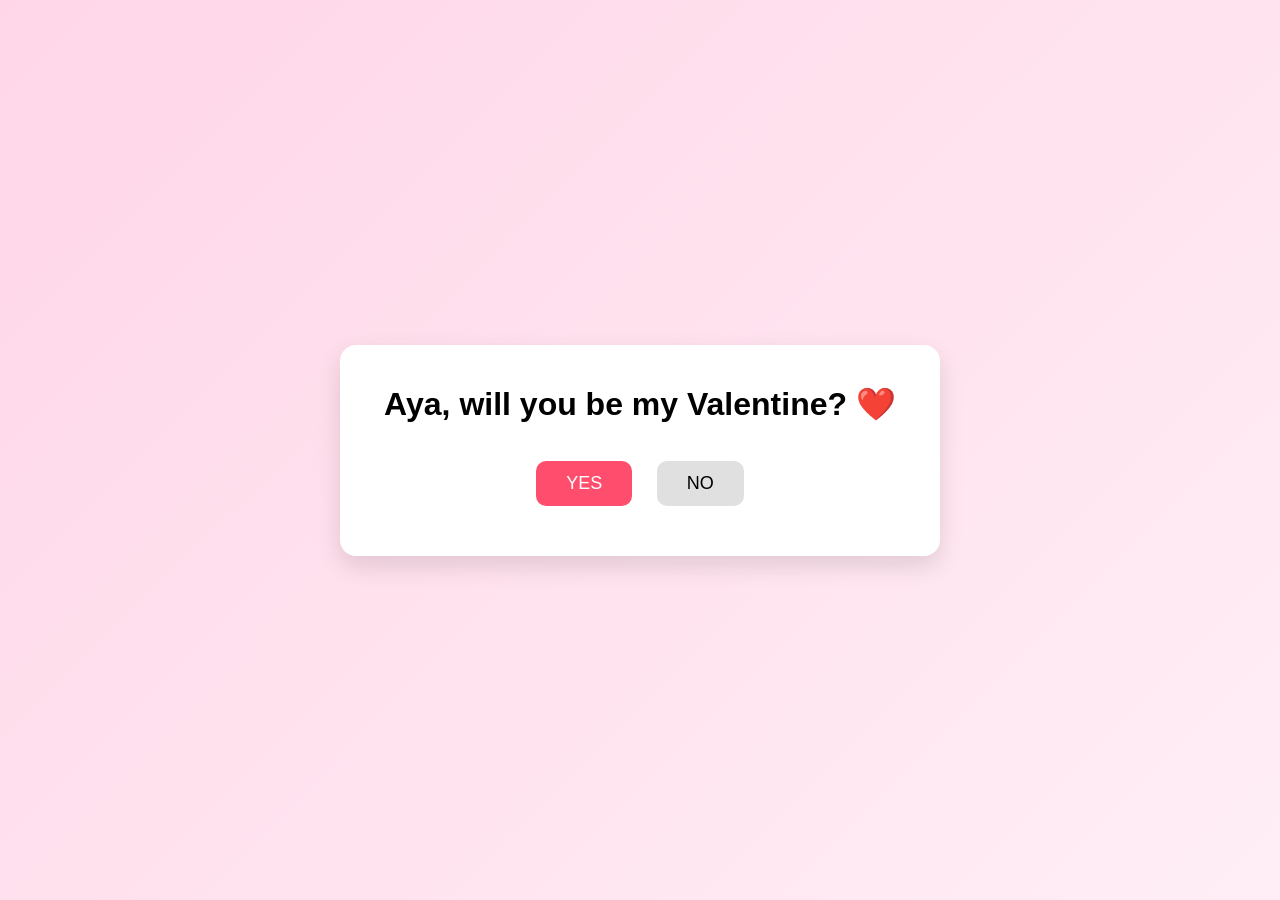
==== index.html @ 726a2ee2 "Add files via upload" ====
<!DOCTYPE html>
<html lang="en">
<head>
  <meta charset="UTF-8" />
  <meta name="viewport" content="width=device-width, initial-scale=1.0"/>
  <title>Valentine ❤️</title>
  <link rel="stylesheet" href="style.css" />
</head>
<body>

  <div class="card">
    <h1 id="title">Aya, will you be my Valentine? ❤️</h1>

    <div class="buttons">
      <button id="yesBtn">YES</button>
      <button id="noBtn">NO</button>
    </div>
  </div>

  <script src="script.js"></script>
</body>
</html>
---- style.css ----
body{
  margin:0;
  height:100vh;
  display:flex;
  justify-content:center;
  align-items:center;
  font-family: Arial, sans-serif;
  background: linear-gradient(135deg, #ffd6e8, #ffeef5);
}

.card{
  background:white;
  width:min(520px, 90%);
  padding:40px;
  border-radius:16px;
  text-align:center;
  box-shadow:0 10px 25px rgba(0,0,0,0.12);
}

h1{
  margin:0 0 28px 0;
}

.buttons button{
  padding:12px 30px;
  font-size:18px;
  border:none;
  border-radius:10px;
  margin:10px;
  cursor:pointer;
}

#yesBtn{
  background:#ff4d6d;
  color:white;
}

#noBtn{
  background:#e0e0e0;
}
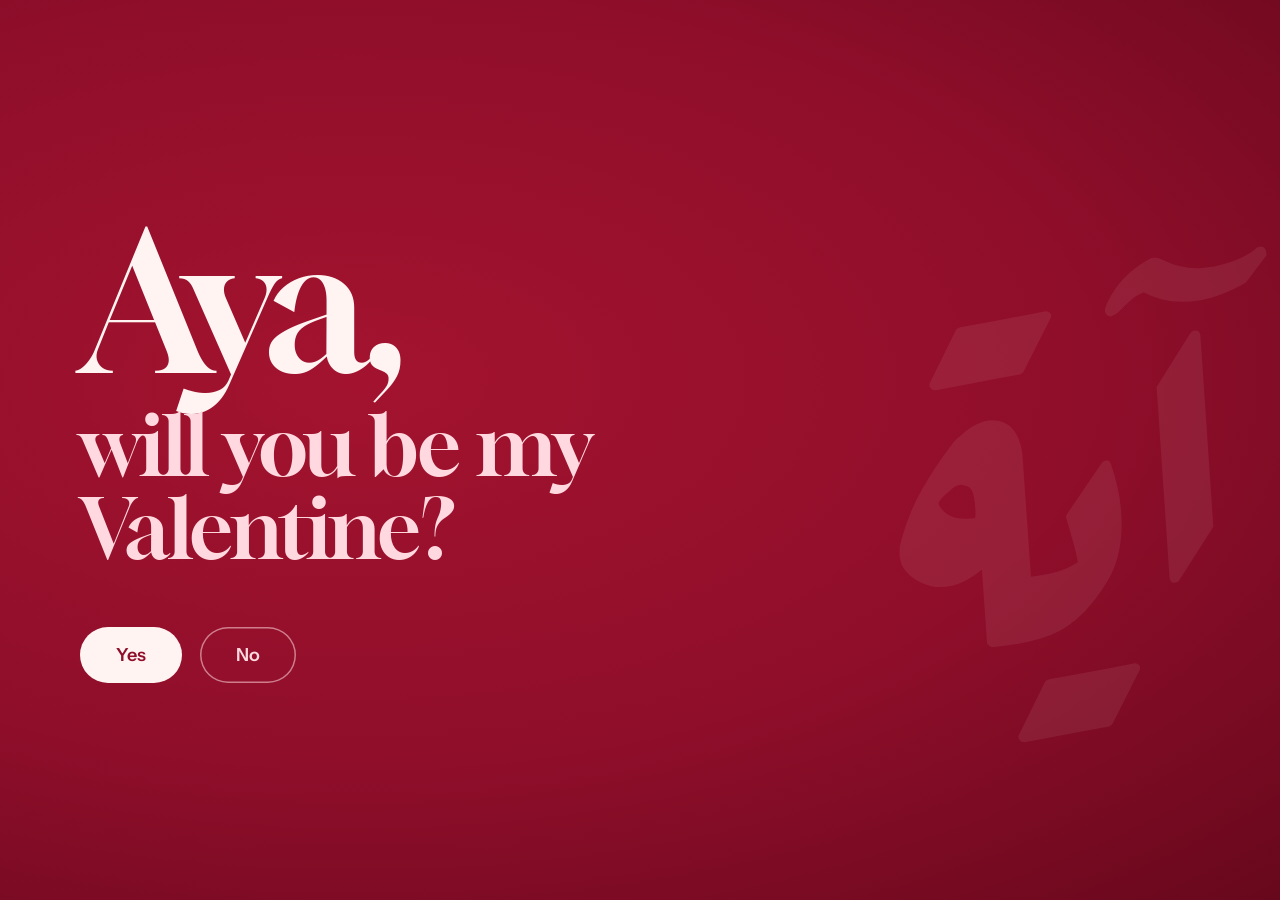
==== commit 871ad2bb: "Redesign Valentine page for Aya Full-bleed cherry poster with Gloock type and her name in Aref Ruqaa" ====
--- a/index.html
+++ b/index.html
@@ -1,22 +1,46 @@
-<!DOCTYPE html>
-<html lang="en">
-<head>
-  <meta charset="UTF-8" />
-  <meta name="viewport" content="width=device-width, initial-scale=1.0"/>
-  <title>Valentine ❤️</title>
-  <link rel="stylesheet" href="style.css" />
-</head>
-<body>
-
-  <div class="card">
-    <h1 id="title">Aya, will you be my Valentine? ❤️</h1>
-
-    <div class="buttons">
-      <button id="yesBtn">YES</button>
-      <button id="noBtn">NO</button>
-    </div>
-  </div>
-
-  <script src="script.js"></script>
-</body>
-</html>
+<!DOCTYPE html>
+<html lang="en">
+<head>
+  <meta charset="UTF-8">
+  <meta name="viewport" content="width=device-width, initial-scale=1, viewport-fit=cover">
+  <meta name="theme-color" content="#8f0e2a">
+  <meta name="description" content="A question for Aya.">
+  <title>Aya, will you be my Valentine?</title>
+  <link rel="preconnect" href="https://fonts.googleapis.com">
+  <link rel="preconnect" href="https://fonts.gstatic.com" crossorigin>
+  <link href="https://fonts.googleapis.com/css2?family=Aref+Ruqaa:wght@400;700&family=Gloock&family=Instrument+Sans:wght@500;600&display=swap" rel="stylesheet">
+  <link rel="stylesheet" href="style.css">
+</head>
+<body>
+
+  <main class="stage">
+    <span class="ghost" lang="ar" dir="rtl" aria-hidden="true">آية</span>
+
+    <section class="ask" aria-labelledby="question">
+      <h1 id="question">
+        <span class="name rise">Aya,</span>
+        <span class="q rise">will you be my Valentine?</span>
+      </h1>
+
+      <div class="buttons rise">
+        <button id="yesBtn" type="button">Yes</button>
+        <button id="noBtn" type="button">No</button>
+      </div>
+      <p class="note" id="note" hidden>The no button gave up. There's only one answer now.</p>
+    </section>
+
+    <section class="yes-view" id="yesView" aria-live="polite" hidden>
+      <svg class="heart" viewBox="0 0 120 108" aria-hidden="true">
+        <path class="heart-fill" d="M60 100 C 20 72, 4 52, 4 32 C 4 16, 16 4, 31 4 C 44 4, 54 12, 60 24 C 66 12, 76 4, 89 4 C 104 4, 116 16, 116 32 C 116 52, 100 72, 60 100 Z"/>
+        <path class="heart-line" pathLength="1" d="M60 100 C 20 72, 4 52, 4 32 C 4 16, 16 4, 31 4 C 44 4, 54 12, 60 24 C 66 12, 76 4, 89 4 C 104 4, 116 16, 116 32 C 116 52, 100 72, 60 100 Z"/>
+      </svg>
+      <p class="ar-line step" lang="ar" dir="rtl">كل عام وأنتِ حبيبتي</p>
+      <h2 class="yes-title step" id="yesTitle" tabindex="-1">Best answer ever.</h2>
+      <p class="yes-text step">I love you, Aya. Happy Valentine's Day.</p>
+      <a class="letter step" href="https://claude.ai/artifact/13QTjyZAifTk2V3XpTDq3W">Read the letter I wrote you</a>
+    </section>
+  </main>
+
+  <script src="script.js"></script>
+</body>
+</html>
--- a/style.css
+++ b/style.css
@@ -1,40 +1,287 @@
-body{
-  margin:0;
-  height:100vh;
-  display:flex;
-  justify-content:center;
-  align-items:center;
-  font-family: Arial, sans-serif;
-  background: linear-gradient(135deg, #ffd6e8, #ffeef5);
-}
-
-.card{
-  background:white;
-  width:min(520px, 90%);
-  padding:40px;
-  border-radius:16px;
-  text-align:center;
-  box-shadow:0 10px 25px rgba(0,0,0,0.12);
-}
-
-h1{
-  margin:0 0 28px 0;
-}
-
-.buttons button{
-  padding:12px 30px;
-  font-size:18px;
-  border:none;
-  border-radius:10px;
-  margin:10px;
-  cursor:pointer;
-}
-
-#yesBtn{
-  background:#ff4d6d;
-  color:white;
-}
-
-#noBtn{
-  background:#e0e0e0;
-}
+/* A valentine card for Aya.
+   Motion: chrome uses 150/200/300ms, ease-out to enter, ease-in to exit, transform + opacity only.
+   Optical exception: the celebration (heart line + falling petals) is the one orchestrated
+   moment; it runs once on "Yes" and never loops. */
+
+:root {
+  --cherry: #8f0e2a;
+  --cherry-hi: #a3132f;
+  --wine: #5c0618;
+  --blush: #ffd9df;
+  --petal: #ff8fa3;
+  --paper: #fff4f2;
+  --gold: #f2c14e;
+
+  --m150: 150ms;
+  --m200: 200ms;
+  --m300: 300ms;
+  --ease-out: cubic-bezier(0.16, 1, 0.3, 1);
+  --ease-in: cubic-bezier(0.7, 0, 0.84, 0);
+
+  --gutter: max(6vw, 20px);
+}
+
+* { box-sizing: border-box; }
+
+html, body { height: 100%; }
+
+body {
+  margin: 0;
+  color: var(--blush);
+  background: radial-gradient(120% 90% at 28% 42%, var(--cherry-hi) 0%, var(--cherry) 48%, var(--wine) 100%) fixed, var(--cherry);
+  font: 500 17px/1.5 "Instrument Sans", system-ui, sans-serif;
+  overflow: hidden;
+  -webkit-font-smoothing: antialiased;
+}
+
+.stage {
+  position: relative;
+  min-height: 100%;
+  display: grid;
+  align-items: center;
+  padding: max(32px, env(safe-area-inset-top)) max(var(--gutter), env(safe-area-inset-right)) max(32px, env(safe-area-inset-bottom)) max(var(--gutter), env(safe-area-inset-left));
+}
+
+/* Her name in Ruqaa calligraphy, a watermark behind the question */
+.ghost {
+  position: absolute;
+  right: 3vw;
+  top: 50%;
+  transform: translateY(-56%);
+  font-family: "Aref Ruqaa", serif;
+  font-weight: 700;
+  font-size: clamp(200px, 36vw, 520px);
+  line-height: 1;
+  color: var(--paper);
+  opacity: 0.07;
+  pointer-events: none;
+  user-select: none;
+}
+
+.ask {
+  position: relative;
+  z-index: 1;
+  width: 100%;
+  max-width: 1120px;
+  margin: 0 auto;
+  transition: opacity var(--m150) var(--ease-in);
+}
+
+h1 { margin: 0; font-weight: 400; }
+
+.name {
+  display: block;
+  font-family: "Gloock", Georgia, serif;
+  font-size: clamp(76px, 15vw, 210px);
+  line-height: 0.88;
+  letter-spacing: -0.03em;
+  color: var(--paper);
+}
+
+.q {
+  display: block;
+  margin-top: 0.22em;
+  max-width: 9.5em;
+  font-family: "Gloock", Georgia, serif;
+  font-size: clamp(36px, 6.4vw, 88px);
+  line-height: 1.02;
+  letter-spacing: -0.015em;
+  color: var(--blush);
+}
+
+.buttons {
+  display: flex;
+  align-items: center;
+  gap: 18px;
+  margin-top: clamp(32px, 4.5vw, 56px);
+}
+
+button,
+.letter {
+  font: 600 18px/1 "Instrument Sans", system-ui, sans-serif;
+  border: 0;
+  border-radius: 999px;
+  padding: 18px 36px;
+  min-height: 56px;
+  cursor: pointer;
+  touch-action: manipulation;
+  -webkit-tap-highlight-color: transparent;
+}
+
+button:focus-visible,
+.letter:focus-visible {
+  outline: 3px solid var(--gold);
+  outline-offset: 4px;
+}
+
+#yesBtn {
+  background: var(--paper);
+  color: var(--cherry);
+  transform: scale(var(--grow, 1));
+  transform-origin: left center;
+  transition: transform var(--m200) var(--ease-out), background-color var(--m150) var(--ease-out);
+}
+
+#yesBtn:hover { background: #fff; }
+#yesBtn:active { transform: scale(calc(var(--grow, 1) * 0.97)); }
+
+#noBtn {
+  position: relative;
+  z-index: 5;
+  background: transparent;
+  color: var(--blush);
+  box-shadow: inset 0 0 0 1.5px rgba(255, 217, 223, 0.55);
+  white-space: nowrap;
+  transition: transform var(--m200) var(--ease-out), opacity var(--m200) var(--ease-in);
+}
+
+.note {
+  margin: 22px 0 0;
+  font-size: 16px;
+  color: var(--blush);
+  opacity: 0.85;
+}
+
+/* One page-load sequence */
+.rise {
+  opacity: 0;
+  animation: rise var(--m300) var(--ease-out) forwards;
+}
+.q.rise { animation-delay: var(--m150); }
+.buttons.rise { animation-delay: var(--m300); }
+
+@keyframes rise {
+  from { opacity: 0; transform: translateY(8px); }
+  to { opacity: 1; transform: none; }
+}
+
+/* ---------- After "Yes" ---------- */
+.yes-view {
+  position: absolute;
+  inset: 0;
+  z-index: 2;
+  display: flex;
+  flex-direction: column;
+  align-items: center;
+  justify-content: center;
+  gap: 14px;
+  padding: 32px var(--gutter);
+  text-align: center;
+  overflow-y: auto;
+}
+
+.yes-view[hidden] { display: none; }
+
+body.said-yes .ask,
+body.said-yes .ghost {
+  opacity: 0;
+  pointer-events: none;
+}
+body.said-yes .ghost { transition: opacity var(--m150) var(--ease-in); }
+
+.heart {
+  width: clamp(120px, 20vw, 190px);
+  height: auto;
+  overflow: visible;
+  margin-bottom: 6px;
+}
+
+.heart-line {
+  fill: none;
+  stroke: var(--paper);
+  stroke-width: 3;
+  stroke-linecap: round;
+  stroke-dasharray: 1;
+  stroke-dashoffset: 1;
+  animation: draw 1.2s var(--ease-out) var(--m150) forwards;
+}
+
+.heart-fill {
+  fill: var(--petal);
+  opacity: 0;
+  animation: show var(--m300) var(--ease-out) 1.2s forwards;
+}
+
+.ar-line {
+  margin: 0;
+  font-family: "Aref Ruqaa", serif;
+  font-weight: 700;
+  font-size: clamp(42px, 7.5vw, 92px);
+  line-height: 1.25;
+  color: var(--gold);
+}
+
+.yes-title {
+  margin: 0;
+  font-family: "Gloock", Georgia, serif;
+  font-weight: 400;
+  font-size: clamp(40px, 6vw, 76px);
+  line-height: 1;
+  letter-spacing: -0.02em;
+  color: var(--paper);
+  outline: none;
+}
+
+.yes-text {
+  margin: 4px 0 14px;
+  font-size: clamp(18px, 2vw, 21px);
+  color: var(--blush);
+}
+
+.letter {
+  display: inline-flex;
+  align-items: center;
+  background: var(--paper);
+  color: var(--cherry);
+  text-decoration: none;
+  transition: background-color var(--m150) var(--ease-out);
+}
+.letter:hover { background: #fff; }
+
+.step {
+  opacity: 0;
+  animation: rise var(--m300) var(--ease-out) forwards;
+}
+.ar-line.step { animation-delay: 1.35s; }
+.yes-title.step { animation-delay: 1.5s; }
+.yes-text.step { animation-delay: 1.65s; }
+.letter.step { animation-delay: 1.8s; }
+
+@keyframes draw { to { stroke-dashoffset: 0; } }
+@keyframes show { to { opacity: 1; } }
+
+/* Petals: fall once, then removed by script */
+.petal {
+  position: fixed;
+  top: -6vh;
+  left: var(--x);
+  z-index: 3;
+  width: var(--s);
+  height: var(--s);
+  background: var(--c);
+  border-radius: 150% 0 150% 0;
+  opacity: 0;
+  pointer-events: none;
+  animation: fall var(--dur) linear var(--delay) 1 forwards;
+}
+
+@keyframes fall {
+  0% { opacity: 0; transform: translate(0, 0) rotate(0deg); }
+  8% { opacity: 0.95; }
+  100% { opacity: 0.85; transform: translate(var(--dx), 116vh) rotate(var(--rot)); }
+}
+
+/* ---------- Phones ---------- */
+@media (max-width: 640px) {
+  .stage { align-items: end; padding-bottom: max(48px, env(safe-area-inset-bottom)); }
+  .ghost { top: 12%; right: 50%; transform: translateX(50%); font-size: 62vw; }
+  .buttons { gap: 12px; }
+  button { padding: 16px 28px; }
+}
+
+@media (prefers-reduced-motion: reduce) {
+  .rise, .step, .heart-fill { animation: none; opacity: 1; }
+  .heart-line { animation: none; stroke-dashoffset: 0; }
+  #yesBtn, #noBtn, .ask, .ghost { transition: none; }
+  .petal { display: none; }
+}
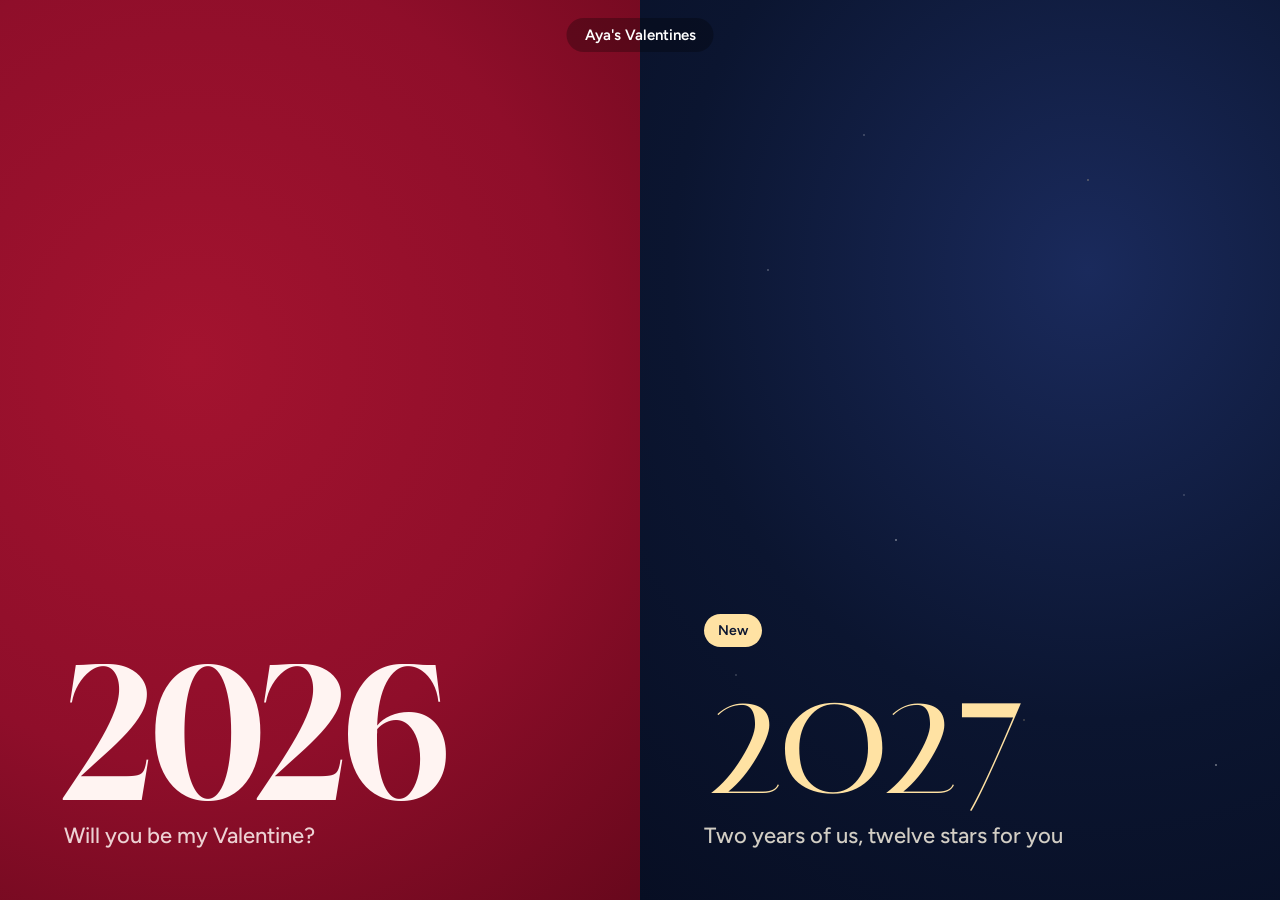
==== commit a95a619e: "﻿Add yearly Valentines: 2026 and new 2027 design Home page is now a year picker. 2026 keeps the cher" ====
--- a/index.html
+++ b/index.html
@@ -3,44 +3,48 @@
 <head>
   <meta charset="UTF-8">
   <meta name="viewport" content="width=device-width, initial-scale=1, viewport-fit=cover">
-  <meta name="theme-color" content="#8f0e2a">
-  <meta name="description" content="A question for Aya.">
-  <title>Aya, will you be my Valentine?</title>
+  <meta name="theme-color" content="#0b1530">
+  <meta name="description" content="Aya's Valentines, one for every year.">
+  <title>Aya's Valentines</title>
   <link rel="preconnect" href="https://fonts.googleapis.com">
   <link rel="preconnect" href="https://fonts.gstatic.com" crossorigin>
-  <link href="https://fonts.googleapis.com/css2?family=Aref+Ruqaa:wght@400;700&family=Gloock&family=Instrument+Sans:wght@500;600&display=swap" rel="stylesheet">
-  <link rel="stylesheet" href="style.css">
+  <link href="https://fonts.googleapis.com/css2?family=Figtree:wght@500;600&family=Gloock&family=Italiana&display=swap" rel="stylesheet">
+  <style>
+    :root { --cherry: #8f0e2a; --wine: #5c0618; --blush: #ffd9df; --paper: #fff4f2; --night: #0b1530; --deep: #060c1f; --star: #ffe2a3; --moon: #f5eedf; --ease-out: cubic-bezier(0.16, 1, 0.3, 1); }
+    * { box-sizing: border-box; }
+    html, body { height: 100%; }
+    body { margin: 0; font: 500 17px/1.5 "Figtree", system-ui, sans-serif; background: var(--night); -webkit-font-smoothing: antialiased; }
+    .split { min-height: 100%; display: grid; grid-template-columns: 1fr 1fr; }
+    h1 { position: absolute; z-index: 2; top: max(18px, env(safe-area-inset-top)); left: 50%; transform: translateX(-50%); margin: 0; padding: 8px 18px; border-radius: 999px; background: rgba(0, 0, 0, 0.28); color: #fff; font: 600 15px/1.2 "Figtree", sans-serif; white-space: nowrap; }
+    .year { position: relative; display: flex; flex-direction: column; justify-content: flex-end; gap: 10px; padding: 32px max(5vw, 20px) max(48px, env(safe-area-inset-bottom)); text-decoration: none; overflow: hidden; }
+    .y26 { background: radial-gradient(120% 90% at 30% 40%, #a3132f 0%, var(--cherry) 50%, var(--wine) 100%); color: var(--paper); }
+    .y27 { background: radial-gradient(130% 100% at 70% 30%, #1a2a5c 0%, var(--night) 50%, var(--deep) 100%); color: var(--moon); }
+    .num { font-size: clamp(88px, 14vw, 220px); line-height: 0.85; letter-spacing: -0.03em; transition: transform 300ms var(--ease-out); transform-origin: left bottom; }
+    .y26 .num { font-family: "Gloock", Georgia, serif; }
+    .y27 .num { font-family: "Italiana", Georgia, serif; color: var(--star); }
+    .sub { font-size: clamp(18px, 2vw, 22px); opacity: 0.85; transition: opacity 150ms var(--ease-out); }
+    .year:hover .num, .year:focus-visible .num { transform: scale(1.03); }
+    .year:hover .sub { opacity: 1; }
+    .year:focus-visible { outline: 3px solid var(--star); outline-offset: -6px; }
+    .badge { align-self: flex-start; padding: 6px 14px; border-radius: 999px; background: var(--star); color: var(--night); font-weight: 600; font-size: 14px; }
+    .dots { position: absolute; inset: 0; pointer-events: none; background-image: radial-gradient(1px 1px at 20% 30%, rgba(255,255,255,.7), transparent), radial-gradient(1px 1px at 70% 20%, rgba(255,226,163,.8), transparent), radial-gradient(1.5px 1.5px at 40% 60%, rgba(255,255,255,.6), transparent), radial-gradient(1px 1px at 85% 55%, rgba(255,255,255,.5), transparent), radial-gradient(1px 1px at 60% 80%, rgba(255,226,163,.6), transparent), radial-gradient(1px 1px at 15% 75%, rgba(255,255,255,.5), transparent), radial-gradient(1.5px 1.5px at 90% 85%, rgba(255,255,255,.6), transparent), radial-gradient(1px 1px at 35% 15%, rgba(255,255,255,.6), transparent); }
+    @media (max-width: 700px) { .split { grid-template-columns: 1fr; grid-template-rows: 1fr 1fr; min-height: 100svh; } .year { padding-bottom: 28px; } h1 { top: max(12px, env(safe-area-inset-top)); } }
+    @media (prefers-reduced-motion: reduce) { .num, .sub { transition: none; } }
+  </style>
 </head>
 <body>
-
-  <main class="stage">
-    <span class="ghost" lang="ar" dir="rtl" aria-hidden="true">آية</span>
-
-    <section class="ask" aria-labelledby="question">
-      <h1 id="question">
-        <span class="name rise">Aya,</span>
-        <span class="q rise">will you be my Valentine?</span>
-      </h1>
-
-      <div class="buttons rise">
-        <button id="yesBtn" type="button">Yes</button>
-        <button id="noBtn" type="button">No</button>
-      </div>
-      <p class="note" id="note" hidden>The no button gave up. There's only one answer now.</p>
-    </section>
-
-    <section class="yes-view" id="yesView" aria-live="polite" hidden>
-      <svg class="heart" viewBox="0 0 120 108" aria-hidden="true">
-        <path class="heart-fill" d="M60 100 C 20 72, 4 52, 4 32 C 4 16, 16 4, 31 4 C 44 4, 54 12, 60 24 C 66 12, 76 4, 89 4 C 104 4, 116 16, 116 32 C 116 52, 100 72, 60 100 Z"/>
-        <path class="heart-line" pathLength="1" d="M60 100 C 20 72, 4 52, 4 32 C 4 16, 16 4, 31 4 C 44 4, 54 12, 60 24 C 66 12, 76 4, 89 4 C 104 4, 116 16, 116 32 C 116 52, 100 72, 60 100 Z"/>
-      </svg>
-      <p class="ar-line step" lang="ar" dir="rtl">كل عام وأنتِ حبيبتي</p>
-      <h2 class="yes-title step" id="yesTitle" tabindex="-1">Best answer ever.</h2>
-      <p class="yes-text step">I love you, Aya. Happy Valentine's Day.</p>
-      <a class="letter step" href="https://claude.ai/artifact/13QTjyZAifTk2V3XpTDq3W">Read the letter I wrote you</a>
-    </section>
+  <main class="split">
+    <h1>Aya's Valentines</h1>
+    <a class="year y26" href="2026/">
+      <span class="num">2026</span>
+      <span class="sub">Will you be my Valentine?</span>
+    </a>
+    <a class="year y27" href="2027/">
+      <span class="dots" aria-hidden="true"></span>
+      <span class="badge">New</span>
+      <span class="num">2027</span>
+      <span class="sub">Two years of us, twelve stars for you</span>
+    </a>
   </main>
-
-  <script src="script.js"></script>
 </body>
 </html>
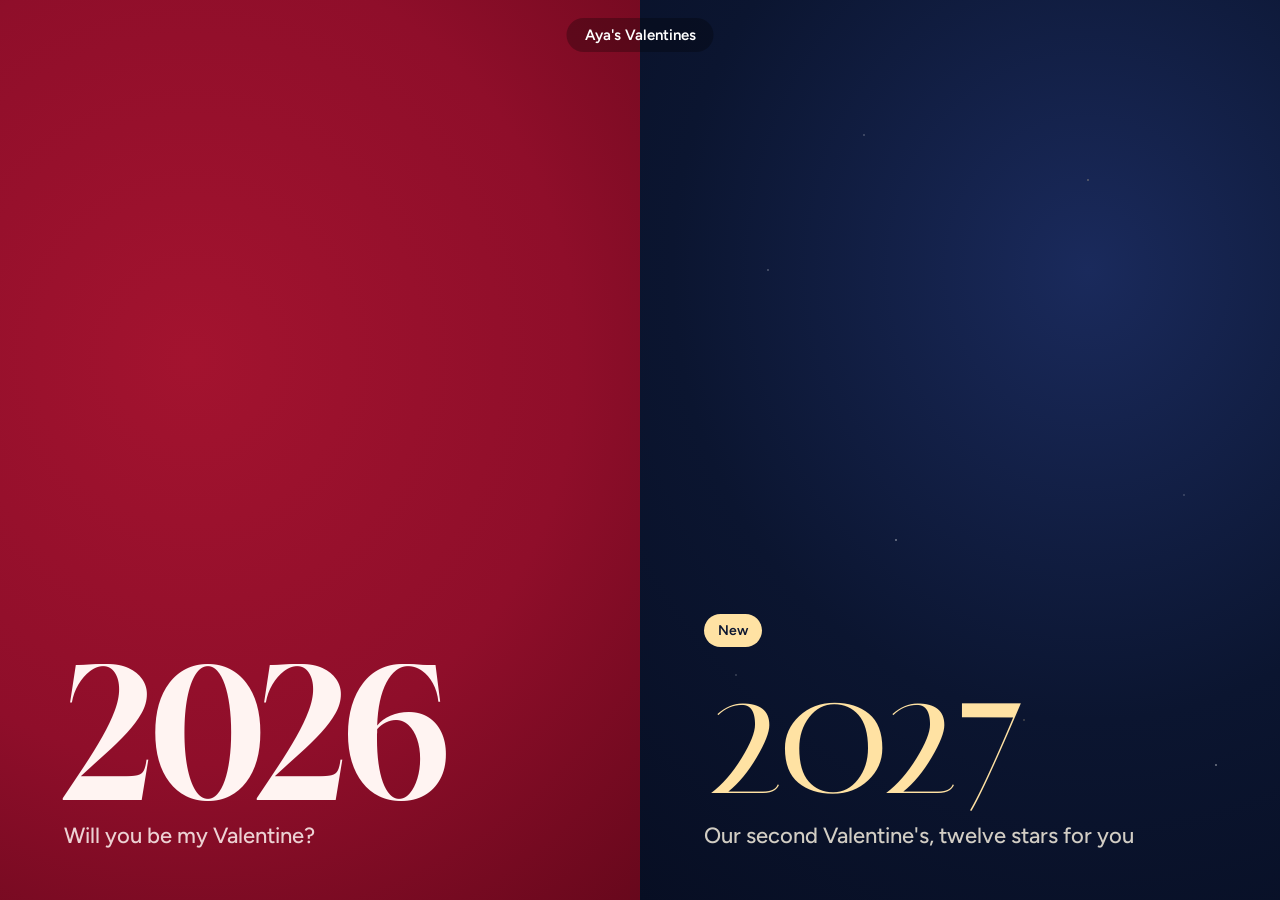
==== commit 78eb063e: "Replace "two years" with wording true to 21 August 2025 We met on 21 August 2025, so Valentine's 202" ====
--- a/index.html
+++ b/index.html
@@ -43,7 +43,7 @@
       <span class="dots" aria-hidden="true"></span>
       <span class="badge">New</span>
       <span class="num">2027</span>
-      <span class="sub">Two years of us, twelve stars for you</span>
+      <span class="sub">Our second Valentine's, twelve stars for you</span>
     </a>
   </main>
 </body>
